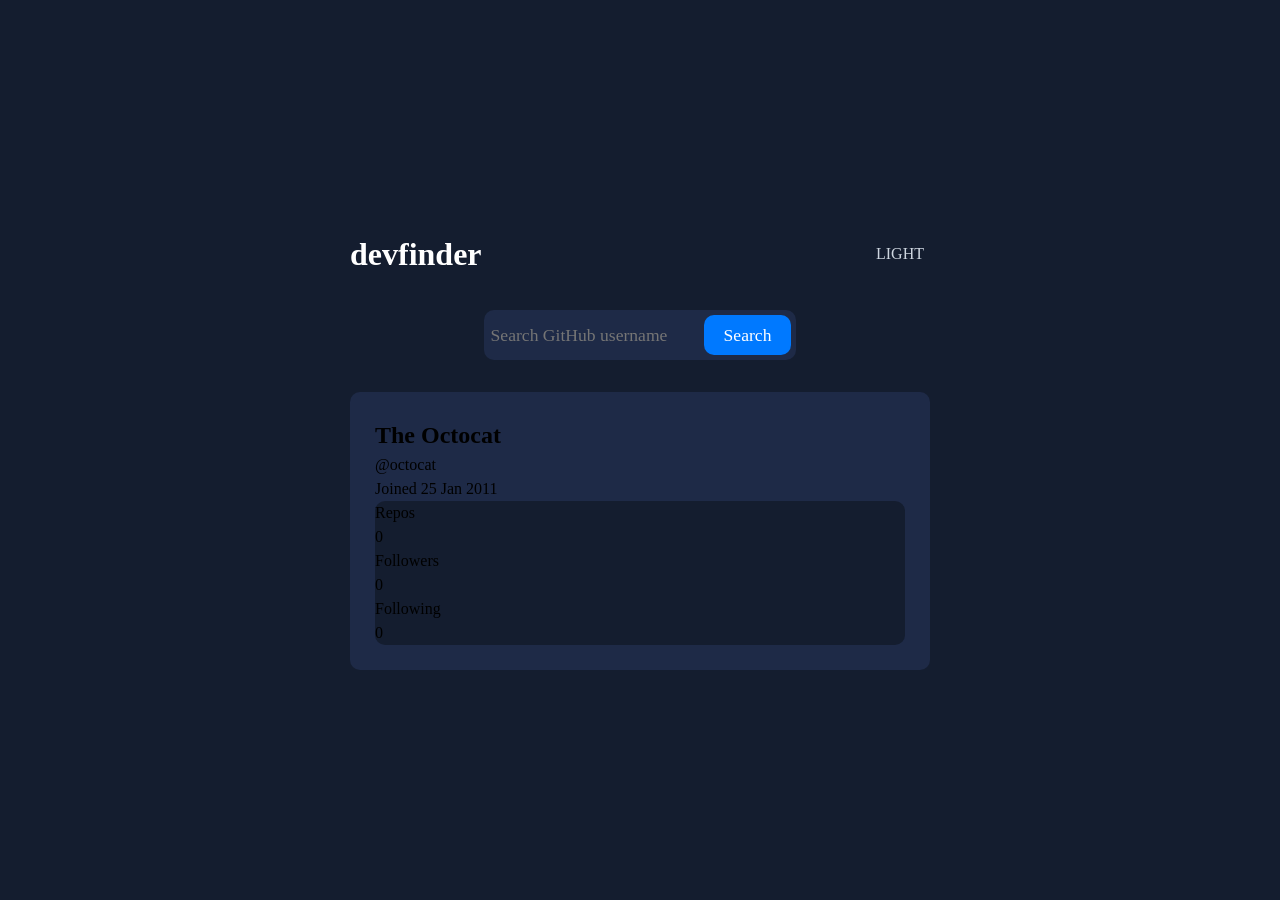
==== app/index.html @ 250f1e4a "added few things" ====
<!DOCTYPE html>
<html lang="en">
<head>
    <meta charset="UTF-8">
    <meta http-equiv="X-UA-Compatible" content="IE=edge">
    <meta name="viewport" content="width=device-width, initial-scale=1.0">
    <link rel="stylesheet" href="styles.css">
    <script src="https://kit.fontawesome.com/73aecc7b50.js" crossorigin="anonymous"></script>
    <title>Github user search</title>
</head>
<body class="flex bg-primary">
    <header class="flex">
        <h1 class="white-font">devfinder</h1>
        <button class="bg-primary gray-font">LIGHT</button>
    </header>
    <div class="search-bar bg-second radius">
        <i style="color: #0079ff;" class="fa-solid fa-magnifying-glass fa-xl"></i>
        <input class="bg-second" type="text" name="" id="username" placeholder="Search GitHub username">
        <button class="blue-background white-font radius" id="search-button" onclick="getUserInfo()">Search</button>
    </div>
    <main class="bg-second radius">
        
        <div id="info" class="grid">
            <img id="profile" src="" alt="">
            <div>
                <h2>The Octocat</h2>
                <p>@octocat</p>
                <p>Joined 25 Jan 2011</p>
            </div>
            <div id="description"></div>
        </div>
        <div id="stats" class="bg-primary radius">
            <p>Repos</p>
            <p>0</p>
            <p>Followers</p>
            <p>0</p>
            <p>Following</p>
            <p>0</p>
        </div>
        <div id="links" class="">
            <div class="link"><i class="fa-solid fa-location-dot"></i></div>
            <div class="link"><i class="fa-solid fa-link"></i></div>
            <div class="link"><i class="fa-brands fa-twitter"></i></div>
            <div class="link"><i class="fa-solid fa-building"></i></div>
        </div>
    </main>
    <script src="index.js"></script>
</body>
</html>
---- app/styles.css ----
:root{
  /* colors */
  --clr-main: #141D2F;
  --clr-second: #1E2A47; /*#576574*/
  --clr-gray: #ced6e0;
  --clr-white: #ffffff; /*#f1f2f6*/
  --clr-blue: #0079ff;
  /* font-sizes for mobile*/
  
  /* font-families */
  
  --border-radius: 10px;
}
/* Box sizing rules */
*,
*::before,
*::after {
  box-sizing: border-box;
}

/* Remove default margin */
body,
h1,
h2,
h3,
h4,
p,
figure,
blockquote,
dl,
dd {
  margin: 0;
}

/* Remove list styles on ul, ol elements with a list role, which suggests default styling will be removed */
ul[role='list'],
ol[role='list'] {
  list-style: none;
}

/* Set core root defaults */
html:focus-within {
  scroll-behavior: smooth;
}

/* Set core body defaults */
body {
  min-height: 100vh;
  text-rendering: optimizeSpeed;
  line-height: 1.5;
}

/* A elements that don't have a class get default styles */
a:not([class]) {
  text-decoration-skip-ink: auto;
}

/* Make images easier to work with */
img,
picture {
  max-width: 100%;
  display: block;
}

/* Inherit fonts for inputs and buttons */
input,
button,
textarea,
select {
  font: inherit;
}
input{
  border: none;
}

/* Remove all animations, transitions and smooth scroll for people that prefer not to see them */
@media (prefers-reduced-motion: reduce) {
  html:focus-within {
   scroll-behavior: auto;
  }
  
  *,
  *::before,
  *::after {
    animation-duration: 0.01ms !important;
    animation-iteration-count: 1 !important;
    transition-duration: 0.01ms !important;
    scroll-behavior: auto !important;
  }
}

/* ---------------------*/
/* Utility Classes      */
/* ---------------------*/

.flex{
  display: flex;
  gap: 2rem;       
}
.grid{
  display: grid;
}

.radius {border-radius: var(--border-radius);}
.bg-primary {background-color: var(--clr-main);}
.bg-second {background-color: var(--clr-second);}
.white-font {color: var(--clr-white);}
.gray-font {color: var(--clr-gray);}
.blue-background {background-color: var(--clr-blue);}
/* ------------------- */
/* Page specific       */
/* ------------------- */

body{
  flex-direction: column;
  background-color: blue;
  padding-inline: 40px;
  padding-top: 40px;
}
header{
  width: 100%;
  justify-content: space-between;
}

main{
  background-color: gray;
  width: 100%;
  padding: 15px 15px 15px 15px; /*can i do it with clamp?*/
}
button{
  border: none;
}
@media (min-width: 600px) {
  body{
    justify-content: center;
    align-items: center;
    padding: 0px 350px 0 350px;
  }
  main{
    padding: 25px 25px 25px 25px;
  }
}

.search-bar{
  display: flex;
  justify-content: space-between;
  align-items: center;
  padding: 5px 5px 5px 5px;
  height: 50px;
  font-size: 1.1em;
}

#search-button{
  padding: 0 20px 0 20px;
  height: 100%;
}
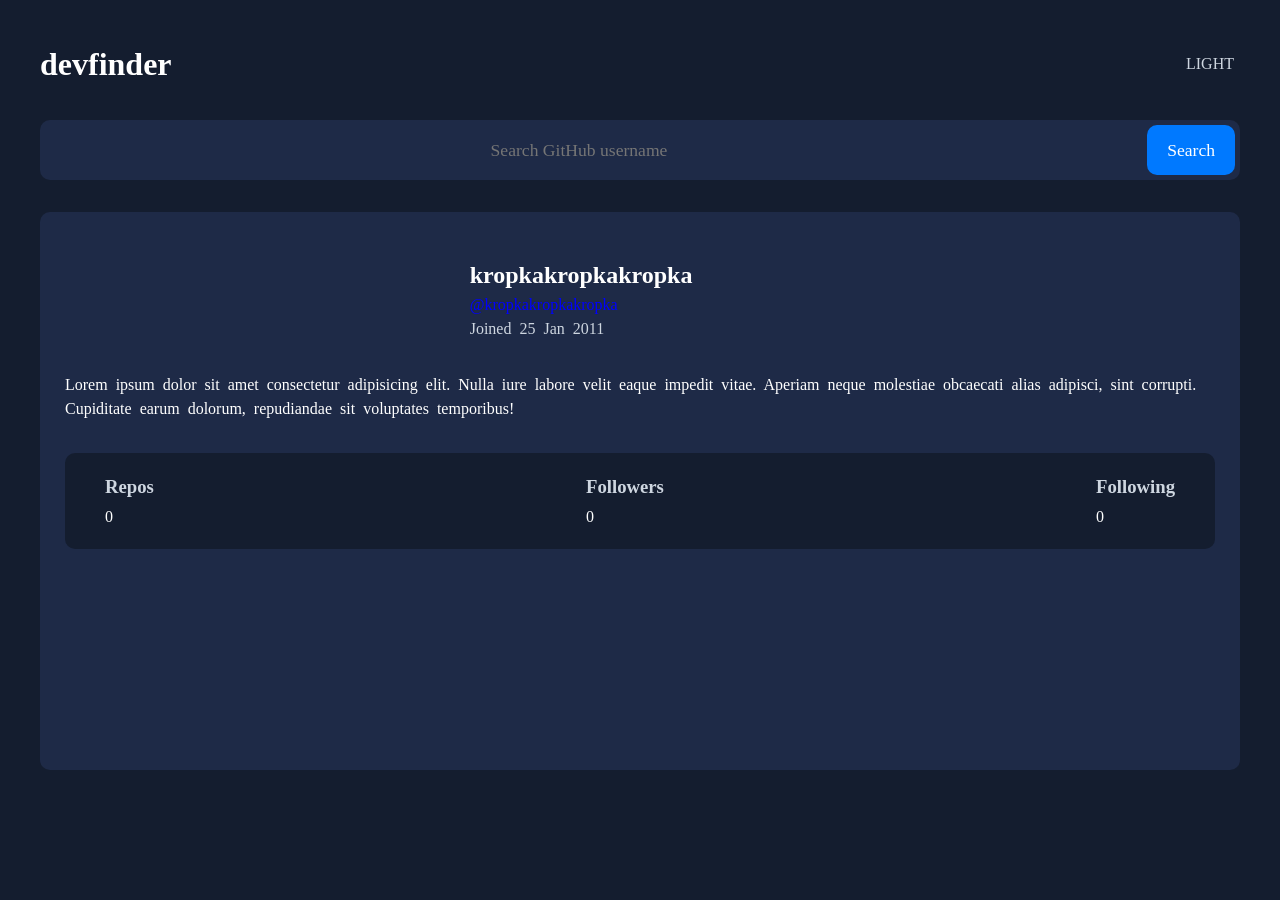
==== commit 2219e60c: "font colors and general styling" ====
--- a/app/index.html
+++ b/app/index.html
@@ -8,40 +8,48 @@
     <script src="https://kit.fontawesome.com/73aecc7b50.js" crossorigin="anonymous"></script>
     <title>Github user search</title>
 </head>
-<body class="flex bg-primary">
+<body class="flex bg-primary word-spacing">
     <header class="flex">
         <h1 class="white-font">devfinder</h1>
         <button class="bg-primary gray-font">LIGHT</button>
     </header>
     <div class="search-bar bg-second radius">
         <i style="color: #0079ff;" class="fa-solid fa-magnifying-glass fa-xl"></i>
-        <input class="bg-second" type="text" name="" id="username" placeholder="Search GitHub username">
-        <button class="blue-background white-font radius" id="search-button" onclick="getUserInfo()">Search</button>
+        <input class="bg-second gray-font" type="text" name="" id="input" placeholder="Search GitHub username">
+        <button class="blue-background white-font radius" id="search-button">Search</button>
     </div>
-    <main class="bg-second radius">
-        
+    <main class="bg-second radius grid">
         <div id="info" class="grid">
-            <img id="profile" src="" alt="">
+            <img id="profile" src="https://avatars.githubusercontent.com/u/66757774?v=4" alt="">
             <div>
-                <h2>The Octocat</h2>
-                <p>@octocat</p>
-                <p>Joined 25 Jan 2011</p>
+                <h2 id="username" class="white-font">kropkakropkakropka</h2>
+                <p id="login">@kropkakropkakropka</p>
+                <p id="date" class="gray-font">Joined 25 Jan 2011</p>
             </div>
-            <div id="description"></div>
         </div>
-        <div id="stats" class="bg-primary radius">
-            <p>Repos</p>
-            <p>0</p>
-            <p>Followers</p>
-            <p>0</p>
-            <p>Following</p>
-            <p>0</p>
+        <div id="description" class="white-font">Lorem ipsum dolor sit amet consectetur adipisicing elit. Nulla iure labore velit eaque impedit vitae. Aperiam neque molestiae obcaecati alias adipisci, sint corrupti. Cupiditate earum dolorum, repudiandae sit voluptates temporibus!</div>
+        <div id="stats" class="bg-primary radius flex">
+            <div>
+                <h3>Repos</h3>
+                <p id="repos">0</p>
+            </div>
+            <div>
+                <h3>Followers</h3>
+                <p id="followers">0</p>
+            </div>
+            <div>
+                <h3>Following</h3>
+                <p id="following">0</p>
+            </div>
         </div>
-        <div id="links" class="">
-            <div class="link"><i class="fa-solid fa-location-dot"></i></div>
-            <div class="link"><i class="fa-solid fa-link"></i></div>
-            <div class="link"><i class="fa-brands fa-twitter"></i></div>
-            <div class="link"><i class="fa-solid fa-building"></i></div>
+        <div id="links" class="grid gray-font">
+            <div class="link">
+                <i class="fa-solid fa-location-dot fa-xl"></i>
+                <span id="location"></span>
+            </div>
+            <div class="link"><i class="fa-solid fa-link fa-xl"></i><span id="blog"></span></div>
+            <div class="link"><i class="fa-brands fa-twitter fa-xl"></i><span id="twitter"></span></div>
+            <div class="link"><i class="fa-solid fa-building fa-xl"></i><span id="company"></span></div>
         </div>
     </main>
     <script src="index.js"></script>
--- a/app/styles.css
+++ b/app/styles.css
@@ -6,7 +6,7 @@
   --clr-white: #ffffff; /*#f1f2f6*/
   --clr-blue: #0079ff;
   /* font-sizes for mobile*/
-  
+
   /* font-families */
   
   --border-radius: 10px;
@@ -99,6 +99,10 @@
 }
 .grid{
   display: grid;
+  gap: 2rem;
+}
+.word-spacing{
+  word-spacing: 4px;
 }
 
 .radius {border-radius: var(--border-radius);}
@@ -110,6 +114,7 @@
 /* ------------------- */
 /* Page specific       */
 /* ------------------- */
+
 
 body{
   flex-direction: column;
@@ -125,32 +130,47 @@
 main{
   background-color: gray;
   width: 100%;
-  padding: 15px 15px 15px 15px; /*can i do it with clamp?*/
+  padding: 45px 25px 45px 25px; /*can i do it with clamp?*/
 }
 button{
   border: none;
 }
-@media (min-width: 600px) {
-  body{
-    justify-content: center;
-    align-items: center;
-    padding: 0px 350px 0 350px;
-  }
-  main{
-    padding: 25px 25px 25px 25px;
-  }
-}
-
 .search-bar{
   display: flex;
   justify-content: space-between;
   align-items: center;
   padding: 5px 5px 5px 5px;
-  height: 50px;
+  height: 60px;
   font-size: 1.1em;
 }
-
+.link span{
+  padding-left: 15px;
+}
+#info{
+  grid-template-columns: 1fr 2fr;
+  align-items: center;
+}
 #search-button{
   padding: 0 20px 0 20px;
   height: 100%;
 }
+#stats{
+  justify-content: space-between;
+  padding: 20px 40px 20px 40px; 
+}
+#stats p{
+  padding-top: 4px;
+  color: var(--clr-white);
+}
+#stats h3{
+  color: var(--clr-gray);
+}
+#profile{
+  border-radius: 50%;
+}
+#links{
+  gap: 1rem;
+}
+#login{
+  color: blue;
+}
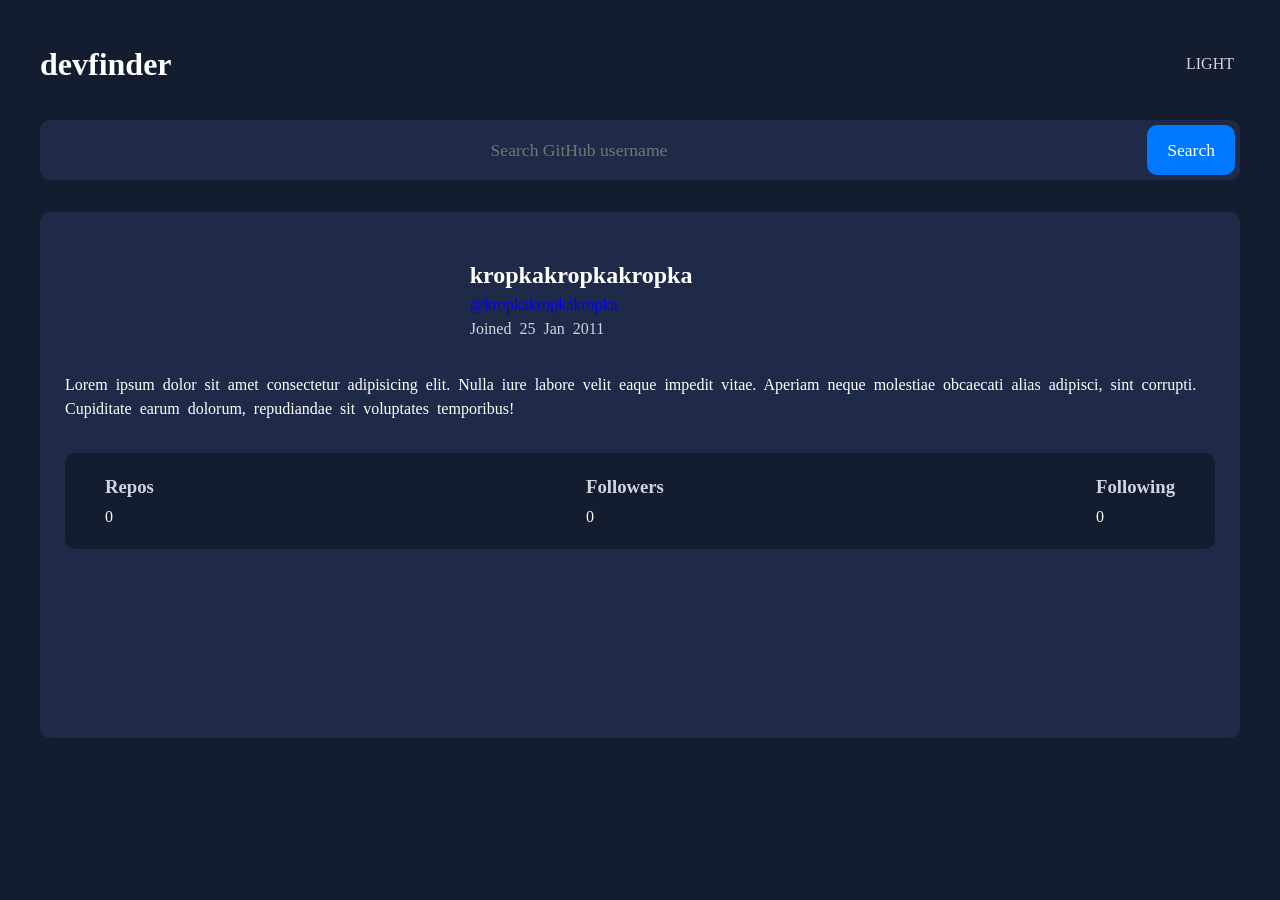
==== commit ba7c8106: "small changes" ====
--- a/app/index.html
+++ b/app/index.html
@@ -43,13 +43,10 @@
             </div>
         </div>
         <div id="links" class="grid gray-font">
-            <div class="link">
-                <i class="fa-solid fa-location-dot fa-xl"></i>
-                <span id="location"></span>
-            </div>
-            <div class="link"><i class="fa-solid fa-link fa-xl"></i><span id="blog"></span></div>
-            <div class="link"><i class="fa-brands fa-twitter fa-xl"></i><span id="twitter"></span></div>
-            <div class="link"><i class="fa-solid fa-building fa-xl"></i><span id="company"></span></div>
+            <i class="fa-solid fa-location-dot fa-xl"></i><p id="location"></p>
+            <i class="fa-solid fa-link fa-xl"></i><p id="blog"></p>
+            <i class="fa-brands fa-twitter fa-xl"></i><p id="twitter"></p>
+            <i class="fa-solid fa-building fa-xl"></i><p id="company"></p>
         </div>
     </main>
     <script src="index.js"></script>
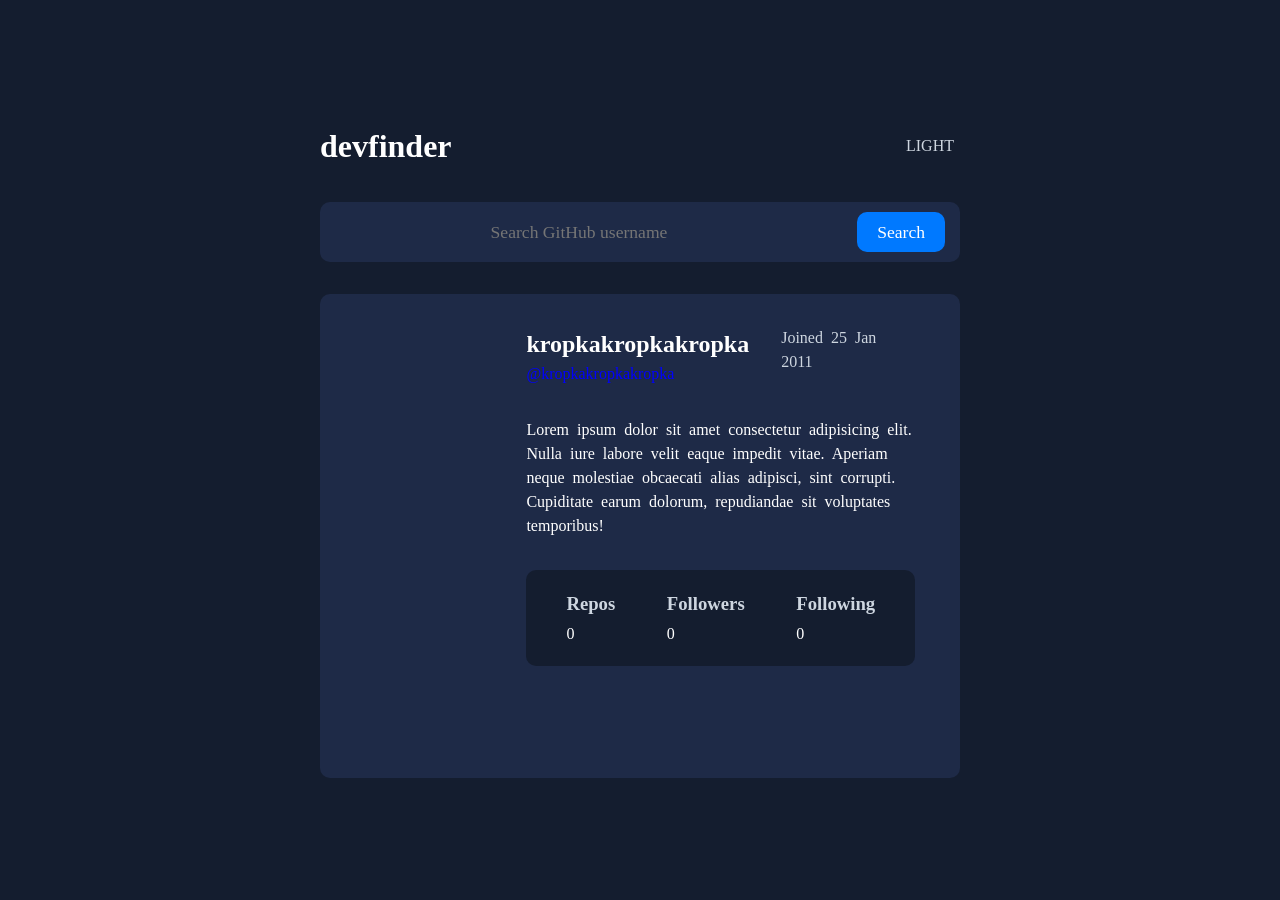
==== commit 5cf71ab8: "decided to make it desktop first" ====
--- a/app/index.html
+++ b/app/index.html
@@ -19,13 +19,15 @@
         <button class="blue-background white-font radius" id="search-button">Search</button>
     </div>
     <main class="bg-second radius grid">
-        <div id="info" class="grid">
-            <img id="profile" src="https://avatars.githubusercontent.com/u/66757774?v=4" alt="">
-            <div>
+        <img id="profile" src="https://avatars.githubusercontent.com/u/66757774?v=4" alt="">
+        </div>
+        <div class="grid">
+        <div id="info" class="flex">
+                <div>
                 <h2 id="username" class="white-font">kropkakropkakropka</h2>
                 <p id="login">@kropkakropkakropka</p>
+                </div>
                 <p id="date" class="gray-font">Joined 25 Jan 2011</p>
-            </div>
         </div>
         <div id="description" class="white-font">Lorem ipsum dolor sit amet consectetur adipisicing elit. Nulla iure labore velit eaque impedit vitae. Aperiam neque molestiae obcaecati alias adipisci, sint corrupti. Cupiditate earum dolorum, repudiandae sit voluptates temporibus!</div>
         <div id="stats" class="bg-primary radius flex">
@@ -43,10 +45,11 @@
             </div>
         </div>
         <div id="links" class="grid gray-font">
-            <i class="fa-solid fa-location-dot fa-xl"></i><p id="location"></p>
-            <i class="fa-solid fa-link fa-xl"></i><p id="blog"></p>
-            <i class="fa-brands fa-twitter fa-xl"></i><p id="twitter"></p>
-            <i class="fa-solid fa-building fa-xl"></i><p id="company"></p>
+            <div><i class="fa-solid fa-location-dot fa-xl"></i><p id="location"></p></div>
+            <div><i class="fa-solid fa-link fa-xl"></i><p id="blog"></p></div>
+            <div><i class="fa-brands fa-twitter fa-xl"></i><p id="twitter"></p></div>
+            <div><i class="fa-solid fa-building fa-xl"></i><p id="company"></p></div>
+        </div>
         </div>
     </main>
     <script src="index.js"></script>
--- a/app/styles.css
+++ b/app/styles.css
@@ -118,9 +118,9 @@
 
 body{
   flex-direction: column;
+  justify-content: center;
   background-color: blue;
-  padding-inline: 40px;
-  padding-top: 40px;
+  padding: 0 25%;
 }
 header{
   width: 100%;
@@ -128,9 +128,10 @@
 }
 
 main{
+  grid-template-columns: 1fr 3fr;
   background-color: gray;
   width: 100%;
-  padding: 45px 25px 45px 25px; /*can i do it with clamp?*/
+  padding: 5% 7%; /*can i do it with clamp?*/
 }
 button{
   border: none;
@@ -139,16 +140,21 @@
   display: flex;
   justify-content: space-between;
   align-items: center;
-  padding: 5px 5px 5px 5px;
+  padding: 10px 15px;
   height: 60px;
   font-size: 1.1em;
 }
 .link span{
   padding-left: 15px;
 }
+@media only screen and (max-width: 700px){
+  #info{
+    grid-template-columns: 1fr 2fr;
+    align-items: center;
+  }
+}
 #info{
-  grid-template-columns: 1fr 2fr;
-  align-items: center;
+  justify-content: space-between;
 }
 #search-button{
   padding: 0 20px 0 20px;
@@ -167,10 +173,13 @@
 }
 #profile{
   border-radius: 50%;
+  max-width: 80%;
 }
 #links{
-  gap: 1rem;
+  grid-template-columns: repeat(2, 1fr);
+  gap: 3rem;
 }
+
 #login{
   color: blue;
 }
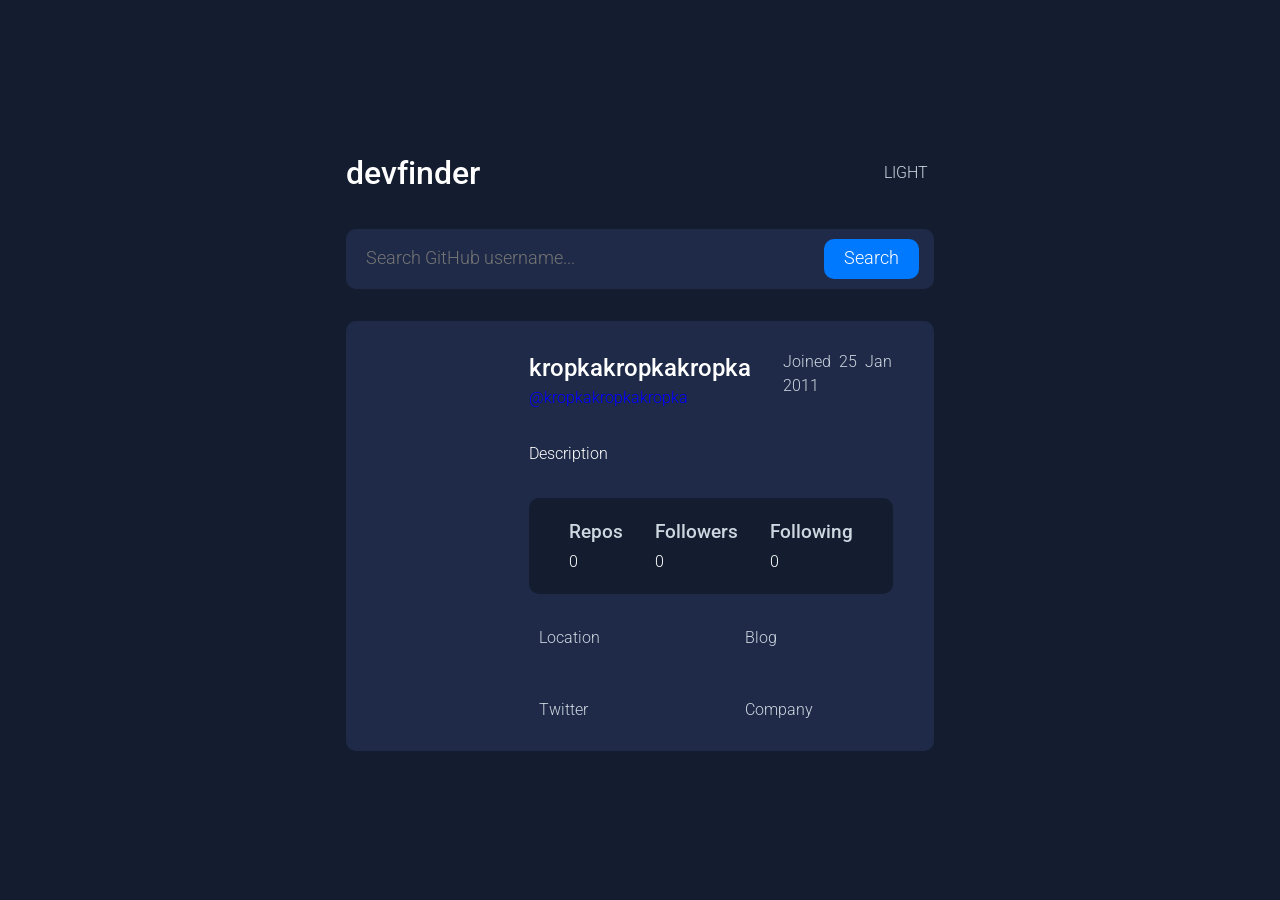
==== commit c13edfaf: "Changed font and fixed icons" ====
--- a/app/index.html
+++ b/app/index.html
@@ -8,14 +8,14 @@
     <script src="https://kit.fontawesome.com/73aecc7b50.js" crossorigin="anonymous"></script>
     <title>Github user search</title>
 </head>
-<body class="flex bg-primary word-spacing">
+<body class="flex bg-primary word-spacing roboto-font font-weight--300">
     <header class="flex">
         <h1 class="white-font">devfinder</h1>
-        <button class="bg-primary gray-font">LIGHT</button>
+        <button class="bg-primary gray-font">LIGHT <i class="fa-solid fa-sun fa-fw fa-xl"></i></button>
     </header>
     <div class="search-bar bg-second radius">
         <i style="color: #0079ff;" class="fa-solid fa-magnifying-glass fa-xl"></i>
-        <input class="bg-second gray-font" type="text" name="" id="input" placeholder="Search GitHub username">
+        <input class="bg-second gray-font" type="text" name="" id="input" placeholder="Search GitHub username...">
         <button class="blue-background white-font radius" id="search-button">Search</button>
     </div>
     <main class="bg-second radius grid">
@@ -29,7 +29,7 @@
                 </div>
                 <p id="date" class="gray-font">Joined 25 Jan 2011</p>
         </div>
-        <div id="description" class="white-font">Lorem ipsum dolor sit amet consectetur adipisicing elit. Nulla iure labore velit eaque impedit vitae. Aperiam neque molestiae obcaecati alias adipisci, sint corrupti. Cupiditate earum dolorum, repudiandae sit voluptates temporibus!</div>
+        <div id="description" class="white-font">Description</div>
         <div id="stats" class="bg-primary radius flex">
             <div>
                 <h3>Repos</h3>
@@ -45,10 +45,10 @@
             </div>
         </div>
         <div id="links" class="grid gray-font">
-            <div><i class="fa-solid fa-location-dot fa-xl"></i><p id="location"></p></div>
-            <div><i class="fa-solid fa-link fa-xl"></i><p id="blog"></p></div>
-            <div><i class="fa-brands fa-twitter fa-xl"></i><p id="twitter"></p></div>
-            <div><i class="fa-solid fa-building fa-xl"></i><p id="company"></p></div>
+            <div><i id="icon" class="fa-solid fa-location-dot fa-fw fa-xl"></i><span id="location">Location</span></div>
+            <div><i class="fa-solid fa-link fa-fw fa-xl"></i><span id="blog">Blog</span></div>
+            <div><i class="fa-brands fa-twitter fa-fw fa-xl"></i><span id="twitter">Twitter</span></div>
+            <div><i class="fa-solid fa-building fa-fw fa-xl"></i><span id="company">Company</span></div>
         </div>
         </div>
     </main>
--- a/app/styles.css
+++ b/app/styles.css
@@ -1,3 +1,4 @@
+@import url('https://fonts.googleapis.com/css2?family=Roboto:wght@300;500&display=swap');
 :root{
   /* colors */
   --clr-main: #141D2F;
@@ -7,8 +8,11 @@
   --clr-blue: #0079ff;
   /* font-sizes for mobile*/
 
-  /* font-families */
-  
+  /* font */
+  --roboto: 'Roboto', sans-serif;
+  --fw-300: 300;
+  --fw-500: 500;
+
   --border-radius: 10px;
 }
 /* Box sizing rules */
@@ -111,6 +115,9 @@
 .white-font {color: var(--clr-white);}
 .gray-font {color: var(--clr-gray);}
 .blue-background {background-color: var(--clr-blue);}
+.roboto-font {font-family: var(--roboto);}
+.font-weight--500 {font-weight: var(--fw-500);}
+.font-weight--300 {font-weight: var(--fw-300);}
 /* ------------------- */
 /* Page specific       */
 /* ------------------- */
@@ -120,7 +127,7 @@
   flex-direction: column;
   justify-content: center;
   background-color: blue;
-  padding: 0 25%;
+  padding: 0 27%;
 }
 header{
   width: 100%;
@@ -135,6 +142,15 @@
 }
 button{
   border: none;
+  cursor: pointer;
+}
+h1,
+h2,
+h3,
+h4,
+h5,
+h6{
+  font-weight: var(--fw-500);
 }
 .search-bar{
   display: flex;
@@ -156,6 +172,10 @@
 #info{
   justify-content: space-between;
 }
+#input{
+  width: 100%;
+  padding-left: 1%;
+}
 #search-button{
   padding: 0 20px 0 20px;
   height: 100%;
@@ -179,7 +199,9 @@
   grid-template-columns: repeat(2, 1fr);
   gap: 3rem;
 }
-
+#links span{
+  padding-left: 10px;
+}
 #login{
   color: blue;
 }
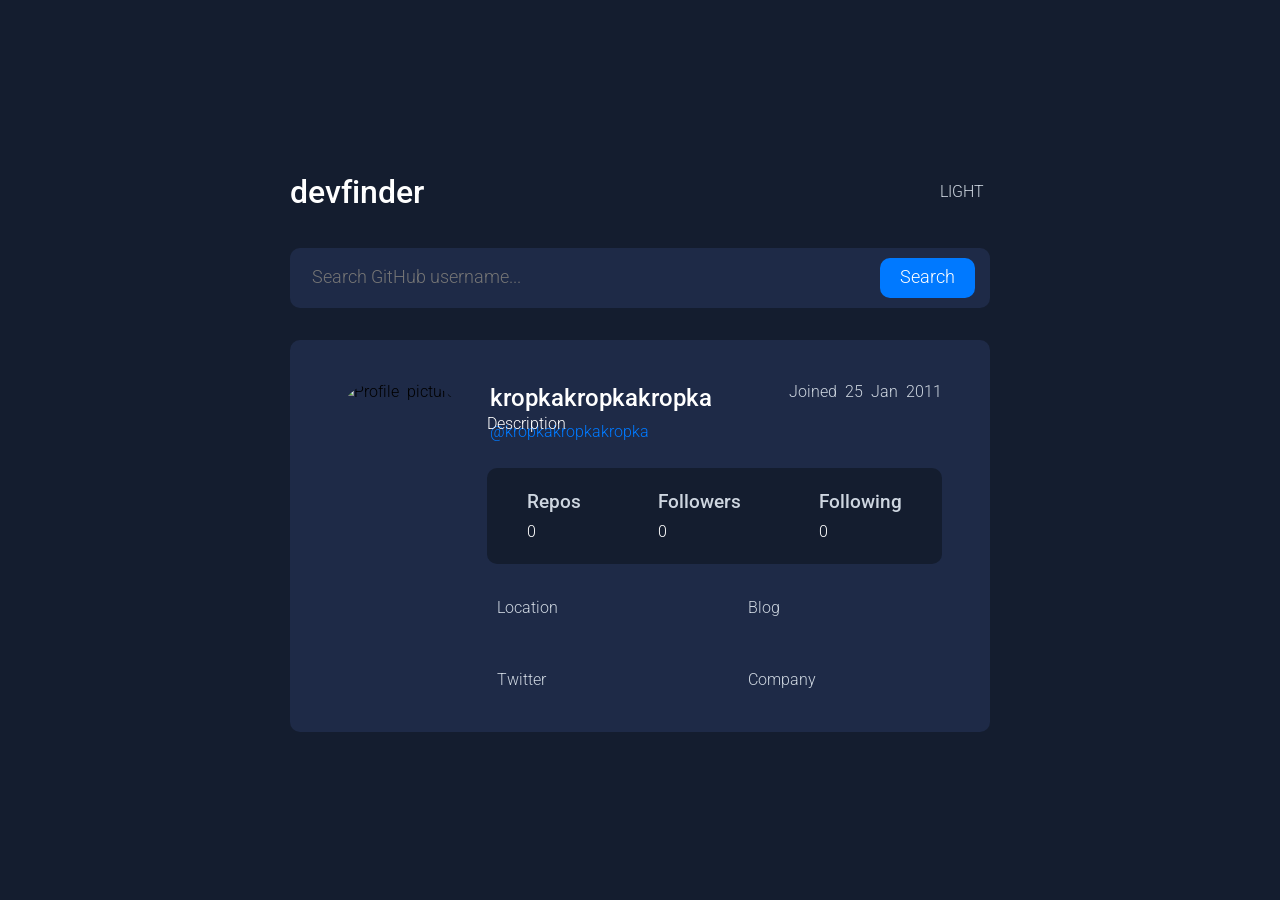
==== commit 433af410: "made it responsive" ====
--- a/app/index.html
+++ b/app/index.html
@@ -18,39 +18,43 @@
         <input class="bg-second gray-font" type="text" name="" id="input" placeholder="Search GitHub username...">
         <button class="blue-background white-font radius" id="search-button">Search</button>
     </div>
-    <main class="bg-second radius grid">
-        <img id="profile" src="https://avatars.githubusercontent.com/u/66757774?v=4" alt="">
-        </div>
-        <div class="grid">
-        <div id="info" class="flex">
-                <div>
-                <h2 id="username" class="white-font">kropkakropkakropka</h2>
-                <p id="login">@kropkakropkakropka</p>
+    <main class="bg-second radius">
+        <section class="container flex">
+            <div id="info" class="grid">
+                <img id="profile" src="https://avatars.githubusercontent.com/u/66757774?v=4" alt="Profile picture">
+                <div class="upper-container">
+                    <div>
+                        <h2 id="username" class="white-font">kropkakropkakropka</h2>
+                        <p id="login">@kropkakropkakropka</p>
+                    </div>
+                    <p id="date" class="gray-font">Joined 25 Jan 2011</p>
                 </div>
-                <p id="date" class="gray-font">Joined 25 Jan 2011</p>
-        </div>
-        <div id="description" class="white-font">Description</div>
-        <div id="stats" class="bg-primary radius flex">
-            <div>
-                <h3>Repos</h3>
-                <p id="repos">0</p>
             </div>
-            <div>
-                <h3>Followers</h3>
-                <p id="followers">0</p>
+            <div class="container container--bottom flex">
+                <div id="description" class="white-font">Description</div>
+                <div id="stats" class="bg-primary radius flex">
+                    <div>
+                        <h3>Repos</h3>
+                        <p id="repos">0</p>
+                    </div>
+                    <div>
+                        <h3>Followers</h3>
+                        <p id="followers">0</p>
+                    </div>
+                    <div>
+                        <h3>Following</h3>
+                        <p id="following">0</p>
+                    </div>
+                </div>
+                <div id="links" class="grid gray-font">
+                    <div><i id="icon" class="fa-solid fa-location-dot fa-fw fa-xl"></i><span id="location">Location</span></div>
+                    <div><i class="fa-solid fa-link fa-fw fa-xl"></i><span id="blog">Blog</span></div>
+                    <div><i class="fa-brands fa-twitter fa-fw fa-xl"></i><span id="twitter">Twitter</span></div>
+                    <div><i class="fa-solid fa-building fa-fw fa-xl"></i><span id="company">Company</span></div>
+                </div>
             </div>
-            <div>
-                <h3>Following</h3>
-                <p id="following">0</p>
-            </div>
-        </div>
-        <div id="links" class="grid gray-font">
-            <div><i id="icon" class="fa-solid fa-location-dot fa-fw fa-xl"></i><span id="location">Location</span></div>
-            <div><i class="fa-solid fa-link fa-fw fa-xl"></i><span id="blog">Blog</span></div>
-            <div><i class="fa-brands fa-twitter fa-fw fa-xl"></i><span id="twitter">Twitter</span></div>
-            <div><i class="fa-solid fa-building fa-fw fa-xl"></i><span id="company">Company</span></div>
-        </div>
-        </div>
+            
+        </section>
     </main>
     <script src="index.js"></script>
 </body>
--- a/app/styles.css
+++ b/app/styles.css
@@ -7,7 +7,9 @@
   --clr-white: #ffffff; /*#f1f2f6*/
   --clr-blue: #0079ff;
   /* font-sizes for mobile*/
-
+  --fs-big: 1.3rem;
+  --fs-medium: 1.1rem;
+  --fs-small: 0.9rem;
   /* font */
   --roboto: 'Roboto', sans-serif;
   --fw-300: 300;
@@ -126,8 +128,9 @@
 body{
   flex-direction: column;
   justify-content: center;
-  background-color: blue;
-  padding: 0 27%;
+  width: 45%;
+  min-width: 700px;
+  margin-inline: auto;
 }
 header{
   width: 100%;
@@ -135,10 +138,7 @@
 }
 
 main{
-  grid-template-columns: 1fr 3fr;
-  background-color: gray;
-  width: 100%;
-  padding: 5% 7%; /*can i do it with clamp?*/
+  padding: 2.5em 3em;
 }
 button{
   border: none;
@@ -152,6 +152,30 @@
 h6{
   font-weight: var(--fw-500);
 }
+@media only screen and (max-width: 750px){
+  main{
+    display: flex;
+    justify-content: center;
+    flex-direction: column;
+  }
+  body{
+    min-width: 490px;
+  }
+}
+@media only screen and (max-width: 500px){
+  body{
+    min-width: 390px;
+  }
+}
+@media only screen and (max-width: 400px){
+  body{
+    min-width: 90%;
+  }
+  main{
+    padding: 1em 1em;
+  }
+}
+
 .search-bar{
   display: flex;
   justify-content: space-between;
@@ -160,17 +184,44 @@
   height: 60px;
   font-size: 1.1em;
 }
+.container{
+  flex-direction: column;
+  justify-content: space-evenly;
+}
+.upper-container{
+  display: flex;
+  justify-content: space-between;
+}
+.container--bottom{
+  margin-left: 11rem;
+}
+@media only screen and (max-width: 1650px){
+  .container--bottom{
+    margin-left: 9.7rem;
+  }
+}
+@media only screen and (max-width: 1550px){
+  .container--bottom{
+    margin-left: 9.3rem;
+  }
+}
+@media only screen and (max-width: 750px){
+  .upper-container{
+    flex-direction: column;
+    gap: -2rem;
+  }
+  .container--bottom{
+    margin-left: 0.5rem;
+  }
+}
+/* this is just fucking dumb but w/e */
+
 .link span{
   padding-left: 15px;
 }
-@media only screen and (max-width: 700px){
-  #info{
-    grid-template-columns: 1fr 2fr;
-    align-items: center;
-  }
-}
+
 #info{
-  justify-content: space-between;
+  grid-template-columns: 1fr 4fr;
 }
 #input{
   width: 100%;
@@ -193,7 +244,9 @@
 }
 #profile{
   border-radius: 50%;
-  max-width: 80%;
+  max-width: 90%;
+  min-width: 120px;
+  margin-inline: auto;
 }
 #links{
   grid-template-columns: repeat(2, 1fr);
@@ -203,5 +256,65 @@
   padding-left: 10px;
 }
 #login{
-  color: blue;
-}
+  color: var(--clr-blue);
+}
+#username{
+  margin-bottom: 0.2em;
+}
+#description{
+  margin-top: -4rem;
+}
+@media only screen and (max-width: 750px){
+  #info{
+    grid-template-columns: repeat();
+  }
+  #description{
+    margin-top: 0;
+  }
+}
+@media only screen and (max-width: 500px){
+  #links{
+    grid-template-columns: repeat(1, 1fr);
+    gap: 1.5rem;
+  }
+  #stats h3{
+    font-size: var(--fs-small);
+  }
+  #username{
+    font-size: var(--fs-big);
+  }
+  #login{
+    font-size: var(--fs-small);
+  }
+  #date{
+    font-size: var(--fs-small);
+  }
+  #profile{
+    min-width: 90px;
+  }
+  #links{
+    font-size: var(--fs-small);
+  }
+}
+@media only screen and (max-width: 400px){
+  #username{
+    font-size: var(--fs-medium);
+  }
+  #links{
+    font-size: var(--fs-small);
+  }
+  #stats{
+    padding: 0.9rem 1.3rem; 
+  }
+}
+@media only screen and (max-width: 330px){
+  *{
+    font-size: var(--fs-small);
+  }
+  h1{
+    font-size: var(--fs-big);
+  }
+  #stats{
+    padding: 0.5rem 0.6rem; 
+  }
+}
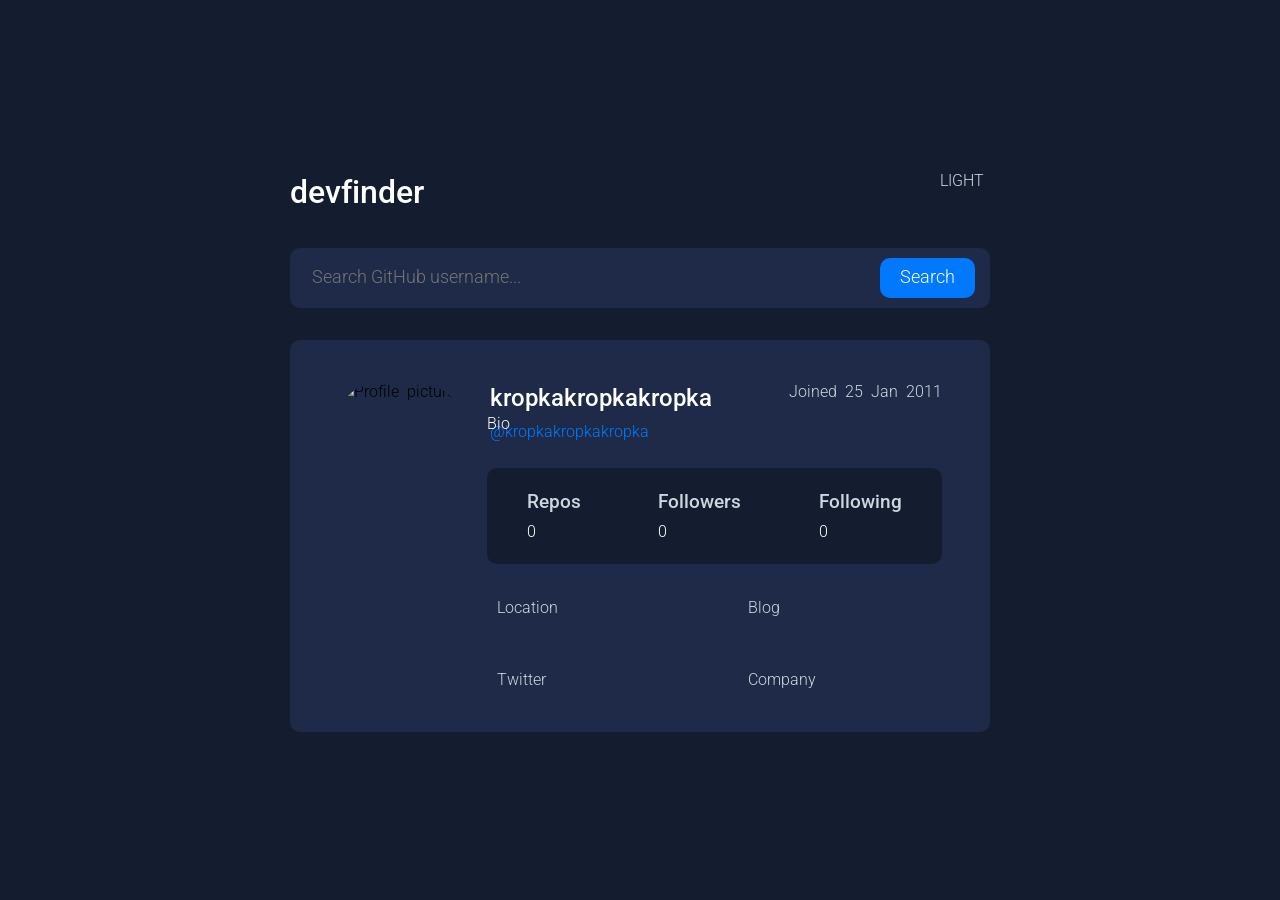
==== commit 1cdadf5a: "added light mode" ====
--- a/app/index.html
+++ b/app/index.html
@@ -10,28 +10,31 @@
 </head>
 <body class="flex bg-primary word-spacing roboto-font font-weight--300">
     <header class="flex">
-        <h1 class="white-font">devfinder</h1>
-        <button class="bg-primary gray-font">LIGHT <i class="fa-solid fa-sun fa-fw fa-xl"></i></button>
+        <h1 class="main-font">devfinder</h1>
+        <div>
+            <button class="bg-primary second-font dark" id="mode-toggle">LIGHT <i class="fa-solid fa-sun fa-fw fa-xl"></i></button>
+        </div>
     </header>
     <div class="search-bar bg-second radius">
         <i style="color: #0079ff;" class="fa-solid fa-magnifying-glass fa-xl"></i>
-        <input class="bg-second gray-font" type="text" name="" id="input" placeholder="Search GitHub username...">
-        <button class="blue-background white-font radius" id="search-button">Search</button>
+        <input class="bg-second second-font" type="text" name="" id="input" placeholder="Search GitHub username...">
+        <button class="blue-background main-font radius" id="search-button">Search</button>
     </div>
     <main class="bg-second radius">
+        <div class="no-user main-font">No user was found : (</div>
         <section class="container flex">
             <div id="info" class="grid">
                 <img id="profile" src="https://avatars.githubusercontent.com/u/66757774?v=4" alt="Profile picture">
                 <div class="upper-container">
                     <div>
-                        <h2 id="username" class="white-font">kropkakropkakropka</h2>
+                        <h2 id="username" class="main-font">kropkakropkakropka</h2>
                         <p id="login">@kropkakropkakropka</p>
                     </div>
-                    <p id="date" class="gray-font">Joined 25 Jan 2011</p>
+                    <p id="date" class="second-font">Joined 25 Jan 2011</p>
                 </div>
             </div>
             <div class="container container--bottom flex">
-                <div id="description" class="white-font">Description</div>
+                <div id="description" class="main-font">Bio</div>
                 <div id="stats" class="bg-primary radius flex">
                     <div>
                         <h3>Repos</h3>
@@ -46,7 +49,7 @@
                         <p id="following">0</p>
                     </div>
                 </div>
-                <div id="links" class="grid gray-font">
+                <div id="links" class="grid second-font">
                     <div><i id="icon" class="fa-solid fa-location-dot fa-fw fa-xl"></i><span id="location">Location</span></div>
                     <div><i class="fa-solid fa-link fa-fw fa-xl"></i><span id="blog">Blog</span></div>
                     <div><i class="fa-brands fa-twitter fa-fw fa-xl"></i><span id="twitter">Twitter</span></div>
--- a/app/styles.css
+++ b/app/styles.css
@@ -2,10 +2,11 @@
 :root{
   /* colors */
   --clr-main: #141D2F;
-  --clr-second: #1E2A47; /*#576574*/
-  --clr-gray: #ced6e0;
-  --clr-white: #ffffff; /*#f1f2f6*/
+  --clr-second: #1E2A47; 
+  --clr-second-font: #ced6e0;
+  --clr-main-font: #ffffff;
   --clr-blue: #0079ff;
+
   /* font-sizes for mobile*/
   --fs-big: 1.3rem;
   --fs-medium: 1.1rem;
@@ -114,8 +115,8 @@
 .radius {border-radius: var(--border-radius);}
 .bg-primary {background-color: var(--clr-main);}
 .bg-second {background-color: var(--clr-second);}
-.white-font {color: var(--clr-white);}
-.gray-font {color: var(--clr-gray);}
+.main-font {color: var(--clr-main-font);}
+.second-font {color: var(--clr-second-font);}
 .blue-background {background-color: var(--clr-blue);}
 .roboto-font {font-family: var(--roboto);}
 .font-weight--500 {font-weight: var(--fw-500);}
@@ -175,7 +176,11 @@
     padding: 1em 1em;
   }
 }
-
+.no-user{
+  display: none;
+  justify-content: center;
+  
+}
 .search-bar{
   display: flex;
   justify-content: space-between;
@@ -237,10 +242,10 @@
 }
 #stats p{
   padding-top: 4px;
-  color: var(--clr-white);
+  color: var(--clr-main-font);
 }
 #stats h3{
-  color: var(--clr-gray);
+  color: var(--clr-second-font);
 }
 #profile{
   border-radius: 50%;
